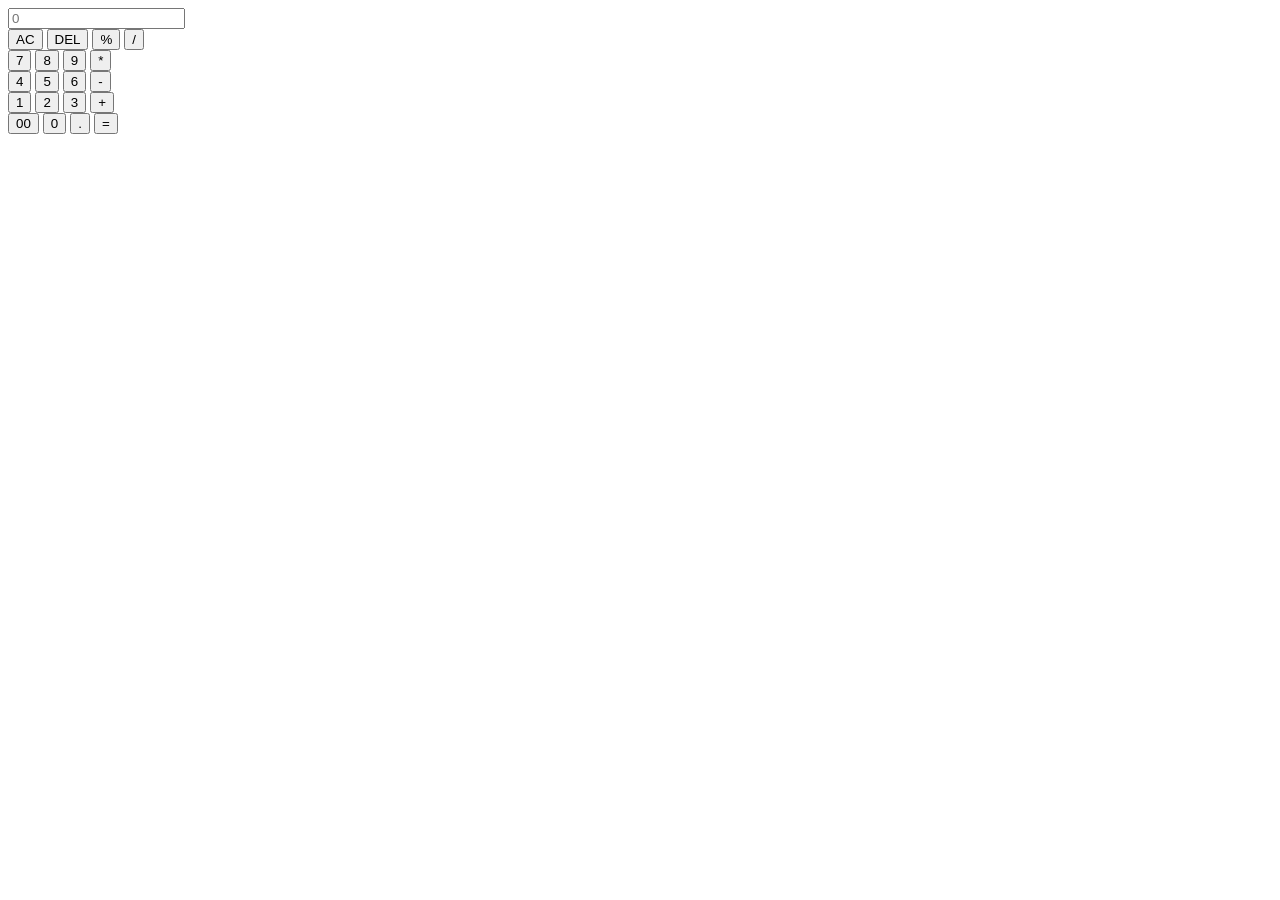
==== index.html @ 5e9538b2 "adding the intial files" ====
<!DOCTYPE html>
<html lang="en">
  <head>
    <meta charset="UTF-8" />
    <meta http-equiv="X-UA-Compatible" content="IE=edge" />
    <meta name="viewport" content="width=device-width, initial-scale=1.0" />
    <link rel="stylesheet" href="calculator.css" />
    <title>Calculator By Kesava</title>
  </head>
  <body>
    <div class="container">
      <div class="calculator">
        <input type="text" id="inputBox" placeholder="0" />
        <div>
          <button class="button operator">AC</button>
          <button class="button operator">DEL</button>
          <button class="button operator">%</button>
          <button class="button operator">/</button>
        </div>
        <div>
          <button class="button">7</button>
          <button class="button">8</button>
          <button class="button">9</button>
          <button class="button operator">*</button>
        </div>
        <div>
          <button class="button">4</button>
          <button class="button">5</button>
          <button class="button">6</button>
          <button class="button operator">-</button>
        </div>
        <div>
          <button class="button">1</button>
          <button class="button">2</button>
          <button class="button">3</button>
          <button class="button operator">+</button>
        </div>

        <div>
          <button class="button">00</button>
          <button class="button">0</button>
          <button class="button">.</button>
          <button class="button equalBtn">=</button>
        </div>
      </div>
    </div>

    <script src="calculator.js"></script>
  </body>
</html>
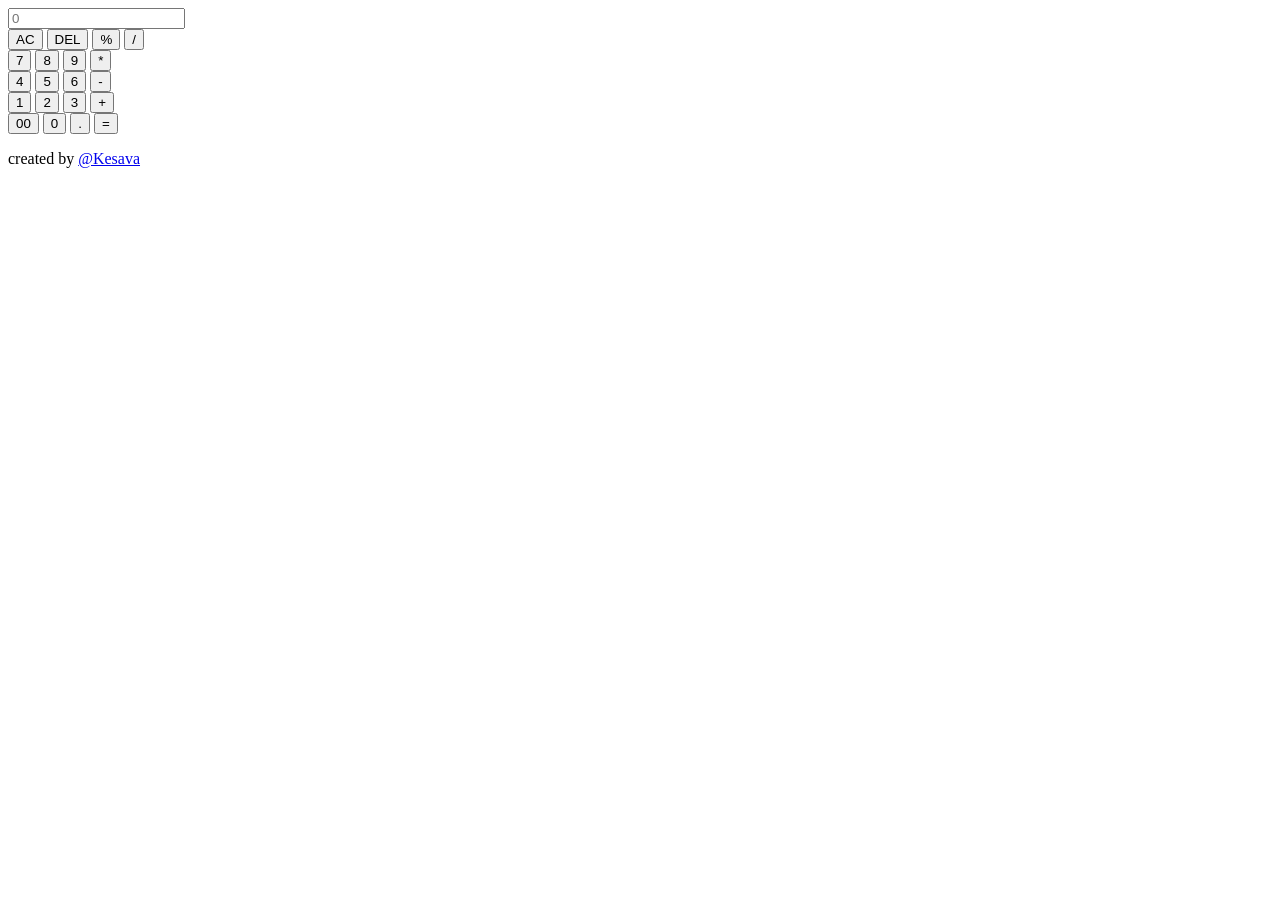
==== commit 3940e965: "Update index.html" ====
--- a/index.html
+++ b/index.html
@@ -44,7 +44,7 @@
         </div>
       </div>
     </div>
-
+    <p>created by <a href="https://www.linkedin.com/in/kesava-chintha/">@Kesava</a></p>
     <script src="calculator.js"></script>
   </body>
-</html>+</html>
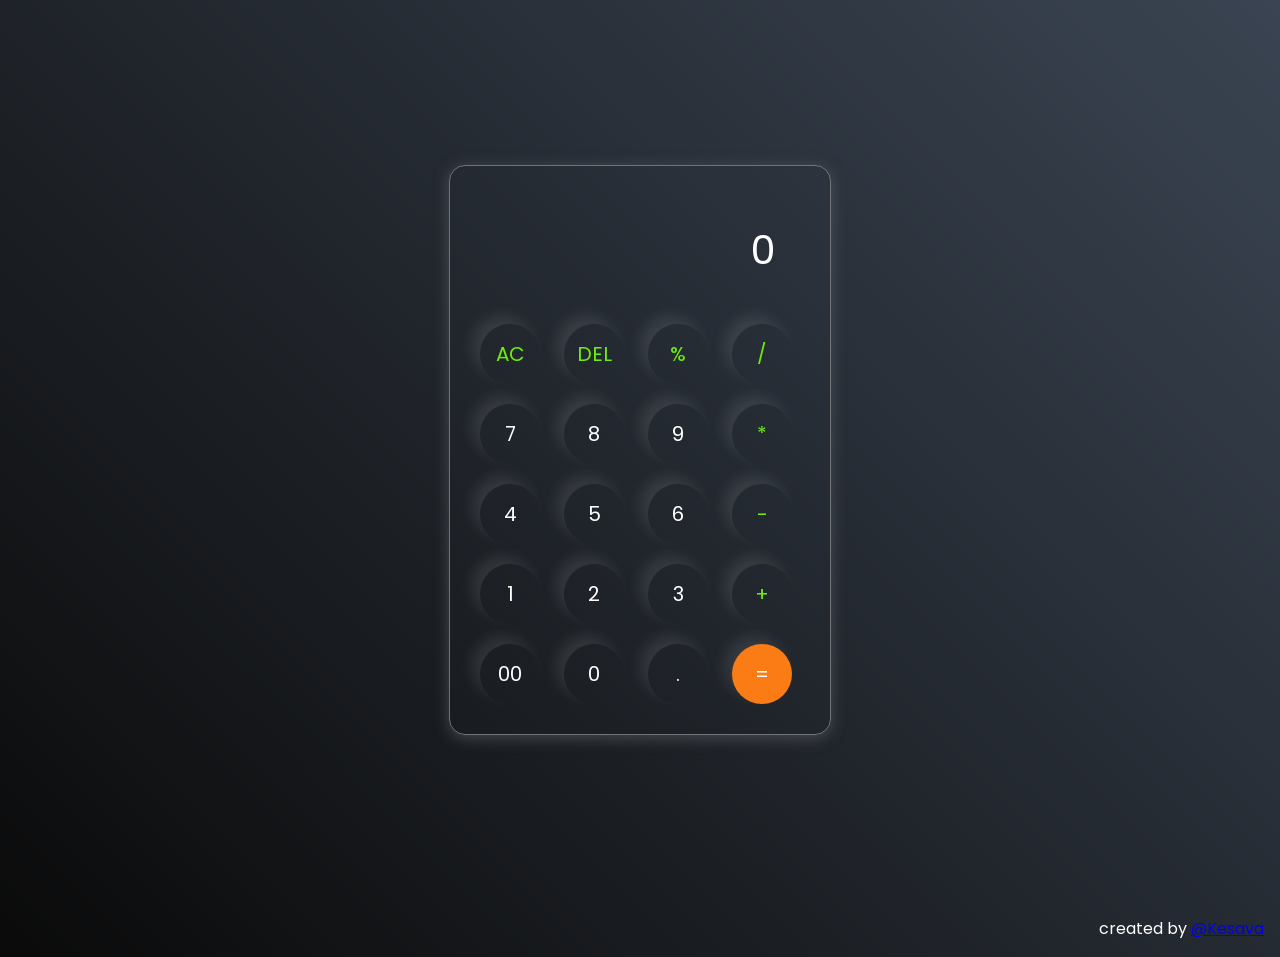
==== commit 03e27a9b: "adding the intial files" ====
--- a/index.html
+++ b/index.html
@@ -44,7 +44,7 @@
         </div>
       </div>
     </div>
-    <p>created by <a href="https://www.linkedin.com/in/kesava-chintha/">@Kesava</a></p>
+    <p class="branding">created by <a href="https://www.linkedin.com/in/kesava-chintha/">@Kesava</a></p>
     <script src="calculator.js"></script>
   </body>
-</html>
+</html>
--- a/calculator.css
+++ b/calculator.css
@@ -0,0 +1,80 @@
+@import url('https://fonts.googleapis.com/css2?family=Poppins:wght@500&display=swap');
+
+*{
+    margin: 0;
+    padding: 0;
+    box-sizing: border-box;
+    font-family: 'Poppins', sans-serif;
+}
+body{
+    background: linear-gradient(45deg, #0a0a0a, #3a4452);
+    display: flex;
+    flex-direction: column;
+}
+.container{
+    width: 100%;
+    height: 100vh;
+    display: flex;
+    flex-direction: column;
+    justify-content: center;
+    align-items: center;
+}
+
+.calculator{
+    border: 1px solid #717377;
+    padding: 20px;
+    border-radius: 16px;
+    background: transparent;
+    box-shadow: 0px 3px 15px rgba(113, 115, 119, 0.5);
+
+}
+
+input{
+    width: 320px;
+    border: none;
+    padding: 24px;
+    margin: 10px;
+    background: transparent;
+    box-shadow: 0px 3px 15px rgbs(84, 84, 84, 0.1);
+    font-size: 40px;
+    text-align: right;
+    cursor: pointer;
+    color: #ffffff;
+}
+
+input::placeholder{
+    color: #ffffff;
+}
+
+button{
+    border: none;
+    width: 60px;
+    height: 60px;
+    margin: 10px;
+    border-radius: 50%;
+    background: transparent;
+    color: #ffffff;
+    font-size: 20px;
+    box-shadow: -8px -8px 15px rgba(255, 255, 255, 0.1);
+    cursor: pointer;
+}
+
+.equalBtn{
+    background-color: #fb7c14;
+}
+
+.operator{
+    color: #6dee0a;
+}
+.branding-box{
+    width: 100vw;
+    height: 100vh;
+    display: flex;
+    justify-content: center;
+    align-items: flex-end;
+}
+.branding{
+    color: white;
+    align-self: flex-end;
+    padding: 1rem;
+}
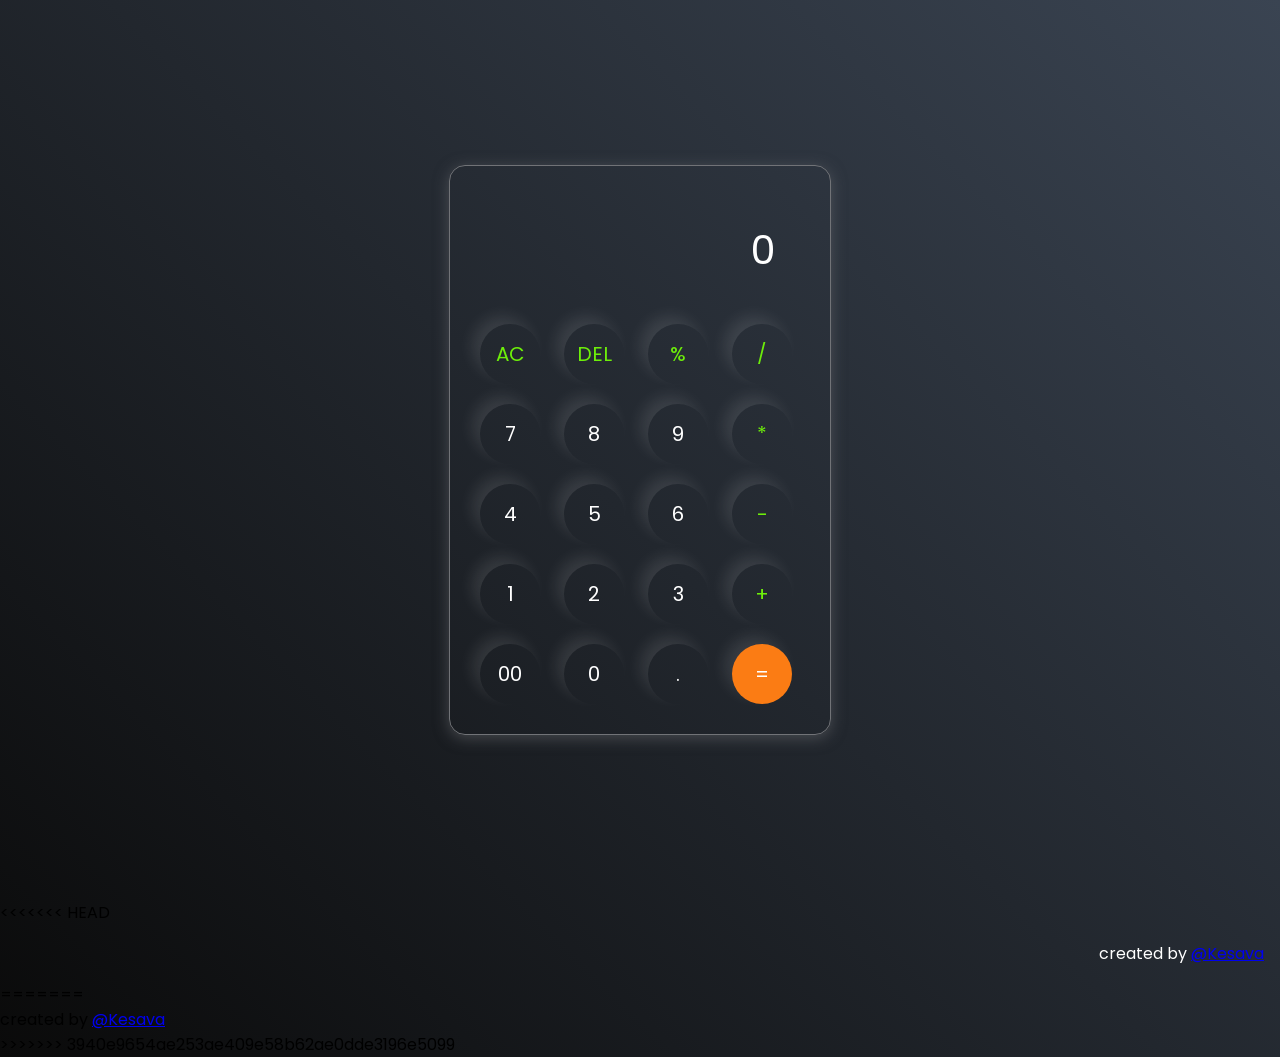
==== commit 56d8563b: "adding the intial files" ====
--- a/index.html
+++ b/index.html
@@ -44,7 +44,11 @@
         </div>
       </div>
     </div>
+<<<<<<< HEAD
     <p class="branding">created by <a href="https://www.linkedin.com/in/kesava-chintha/">@Kesava</a></p>
+=======
+    <p>created by <a href="https://www.linkedin.com/in/kesava-chintha/">@Kesava</a></p>
+>>>>>>> 3940e9654ae253ae409e58b62ae0dde3196e5099
     <script src="calculator.js"></script>
   </body>
-</html>+</html>
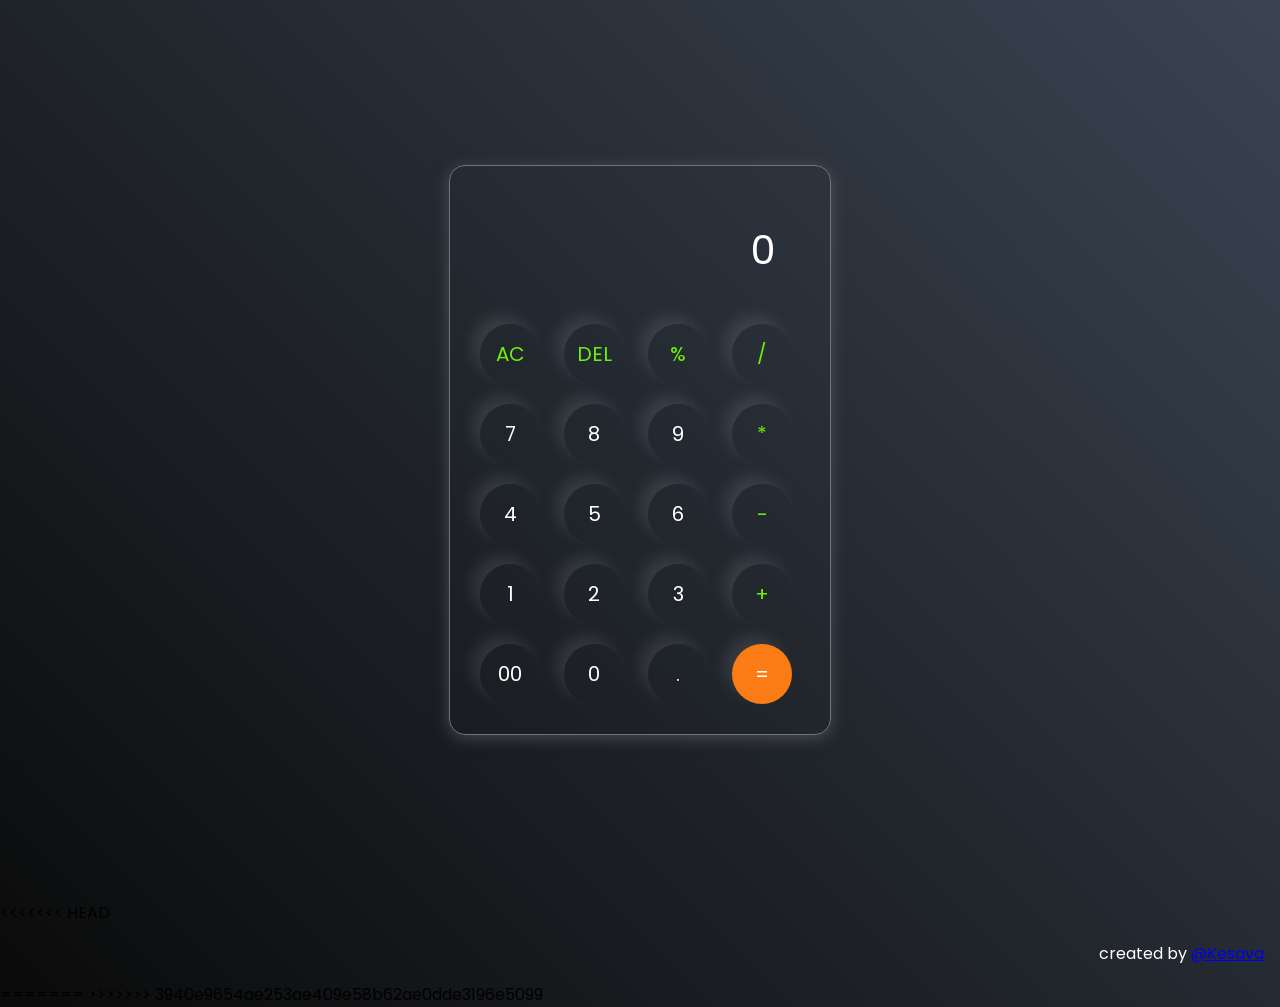
==== commit 5ad93b2c: "updating the index file" ====
--- a/index.html
+++ b/index.html
@@ -47,7 +47,6 @@
 <<<<<<< HEAD
     <p class="branding">created by <a href="https://www.linkedin.com/in/kesava-chintha/">@Kesava</a></p>
 =======
-    <p>created by <a href="https://www.linkedin.com/in/kesava-chintha/">@Kesava</a></p>
 >>>>>>> 3940e9654ae253ae409e58b62ae0dde3196e5099
     <script src="calculator.js"></script>
   </body>
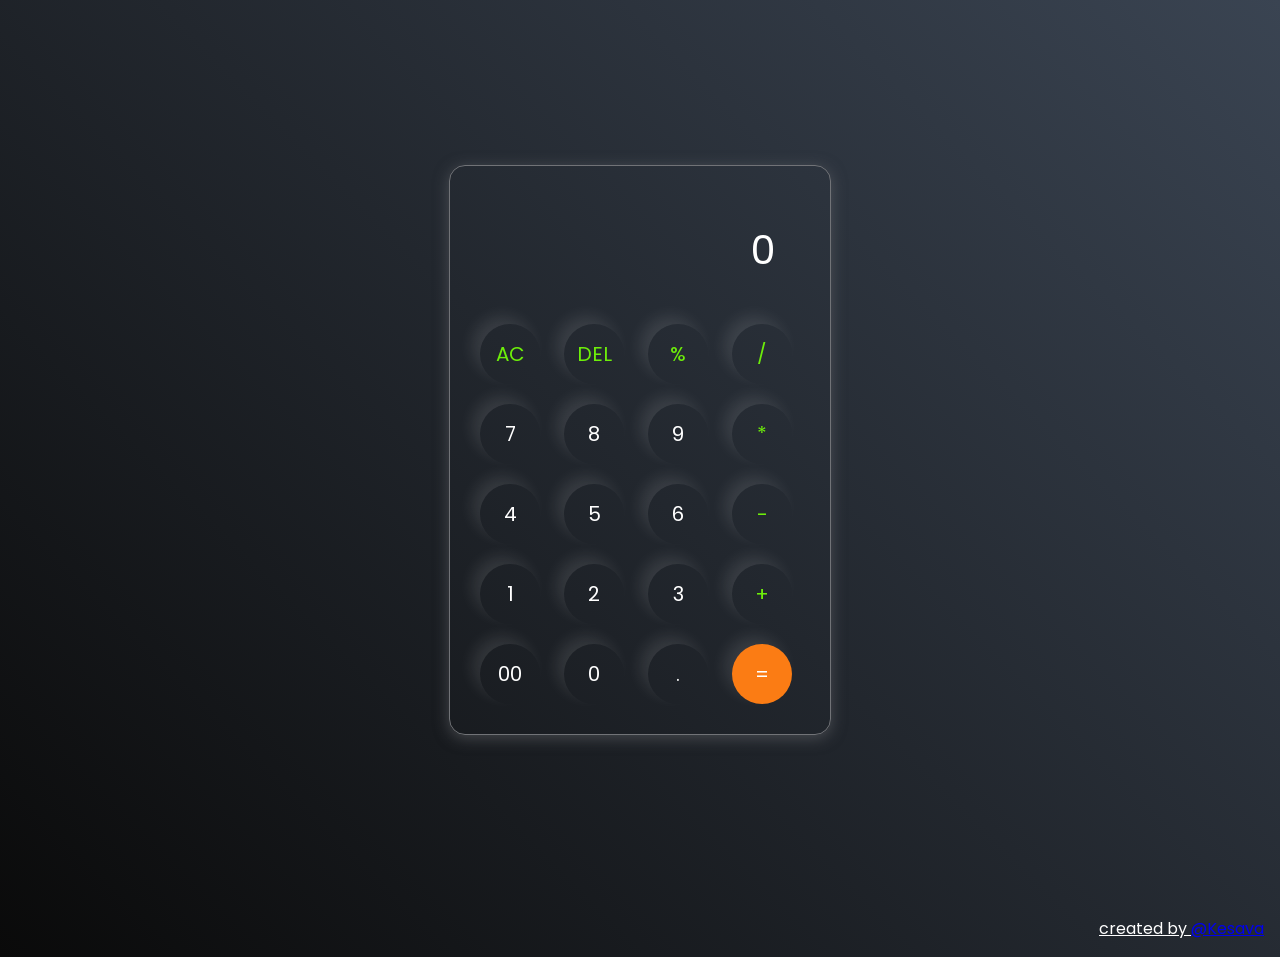
==== commit c1b89eb1: "adding css" ====
--- a/index.html
+++ b/index.html
@@ -44,10 +44,7 @@
         </div>
       </div>
     </div>
-<<<<<<< HEAD
     <p class="branding">created by <a href="https://www.linkedin.com/in/kesava-chintha/">@Kesava</a></p>
-=======
->>>>>>> 3940e9654ae253ae409e58b62ae0dde3196e5099
     <script src="calculator.js"></script>
   </body>
 </html>
--- a/calculator.css
+++ b/calculator.css
@@ -77,4 +77,5 @@
     color: white;
     align-self: flex-end;
     padding: 1rem;
+    text-decoration: underline;
 }
